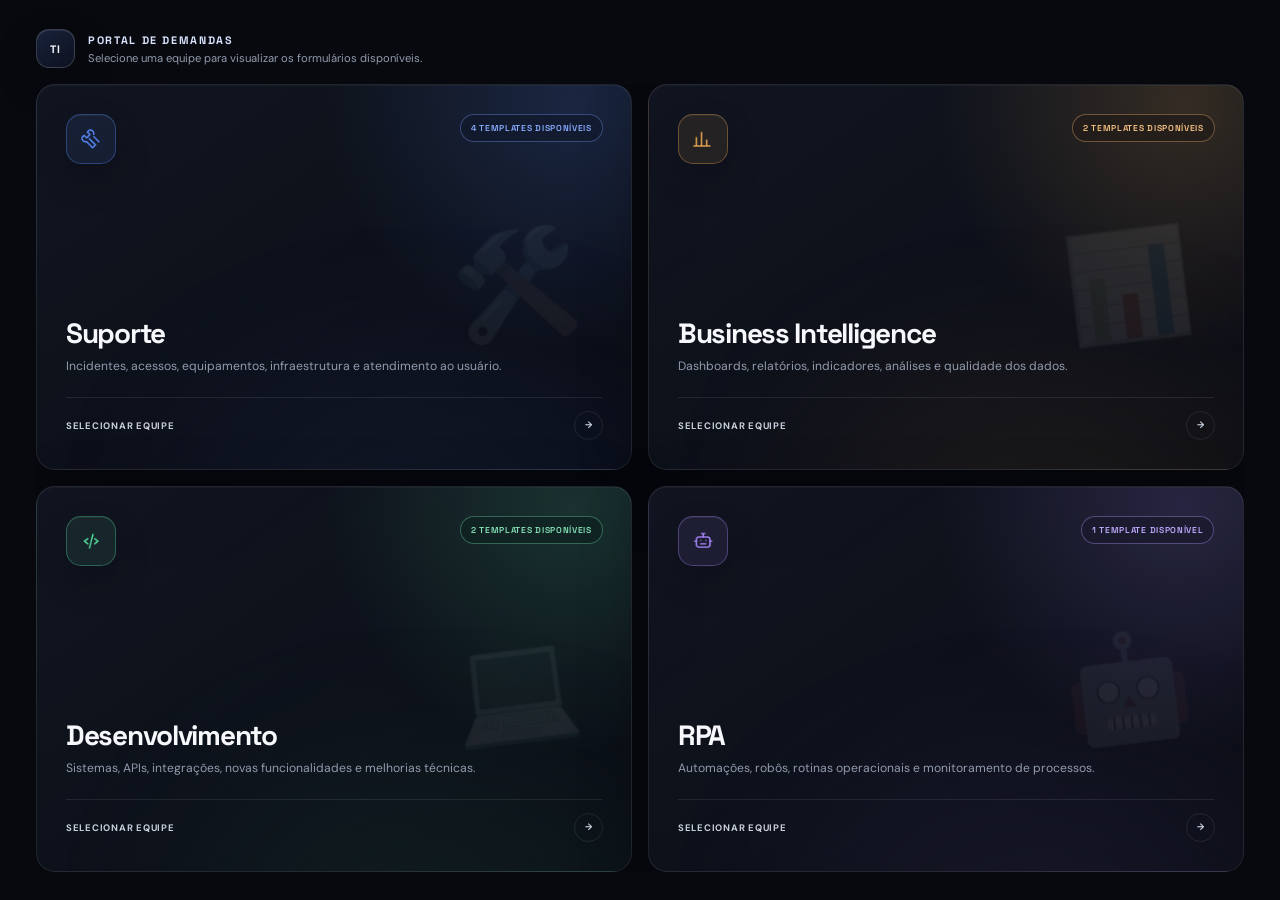
==== html/index.html @ 79e7fb57 "style(portal): ajusta cabeçalho e estados de hover dos cards" ====
<!doctype html>
<html lang="pt-BR">
<head>
  <meta charset="utf-8" />
  <meta name="viewport" content="width=device-width, initial-scale=1" />
  <meta name="theme-color" content="#07090f" />
  <meta name="color-scheme" content="dark" />
  <meta name="description" content="Portal interno para abertura de demandas de Tecnologia da Informação." />
  <title>Portal de Demandas | TI Hungaro</title>
  <link rel="preconnect" href="https://fonts.googleapis.com" />
  <link rel="preconnect" href="https://fonts.gstatic.com" crossorigin />
  <link href="https://fonts.googleapis.com/css2?family=DM+Sans:wght@400;500;600;700&family=Space+Grotesk:wght@500;600;700&display=swap" rel="stylesheet" />
  <link rel="stylesheet" href="../css/styles.css" />
</head>
<body>  
  <div class="ambient ambient-a" aria-hidden="true"></div>
  <div class="ambient ambient-b" aria-hidden="true"></div>
  <div class="noise" aria-hidden="true"></div>

  <main class="portal-shell">
    <section class="portal" aria-label="Seleção de equipe e template de demanda">
      <div class="portal-heading">
        <div class="brand-mark" aria-hidden="true">TI</div>
        <div>
          <span>PORTAL DE DEMANDAS</span>
          <p>Selecione uma equipe para visualizar os formulários disponíveis.</p>
        </div>
      </div>

      <div id="teams" class="bento-grid" aria-live="polite"></div>
    </section>
  </main>

  <script src="../js/script.js"></script>
</body>
</html>
---- css/styles.css ----
/* Arquivo principal de estilos: carregue este arquivo no HTML. */
@import url('./style.tokens.css');
@import url('./styles.base.css');
@import url('./styles.components.css');
@import url('./styles.animation.css');
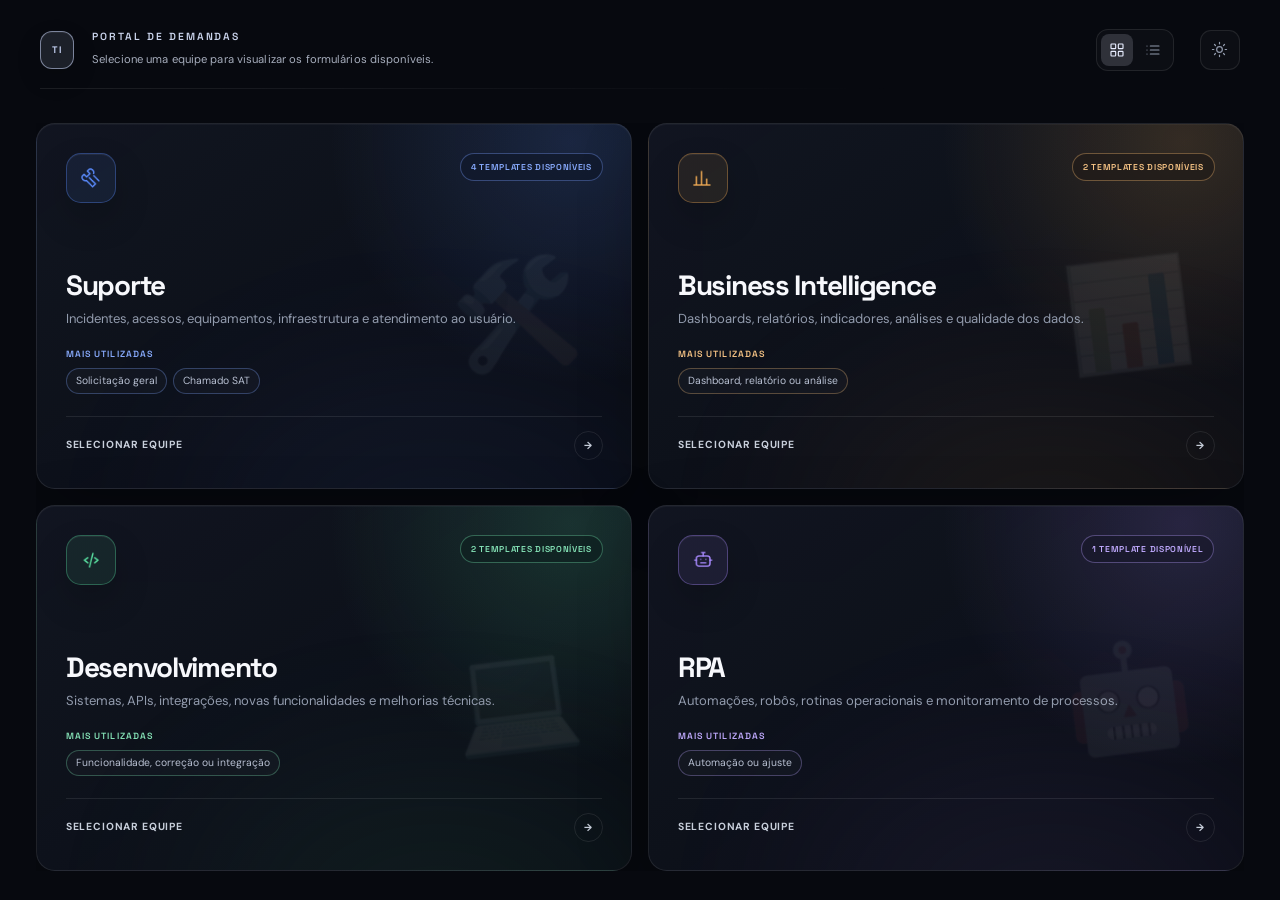
==== commit af7dadfe: "feat: aprimora navegação, temas e animações do portal - adiciona abertura e fechamento animados dos " ====
--- a/html/index.html
+++ b/html/index.html
@@ -9,10 +9,26 @@
   <title>Portal de Demandas | TI Hungaro</title>
   <link rel="preconnect" href="https://fonts.googleapis.com" />
   <link rel="preconnect" href="https://fonts.gstatic.com" crossorigin />
-  <link href="https://fonts.googleapis.com/css2?family=DM+Sans:wght@400;500;600;700&family=Space+Grotesk:wght@500;600;700&display=swap" rel="stylesheet" />
+  <link href="https://fonts.googleapis.com/css2?family=DM+Sans:wght@400;500;600;700&family=Space+Grotesk:wght@500;600;700&display=block" rel="stylesheet" />
+  <style id="remove-first-load-flicker">
+    /* Impede o primeiro frame com a fonte de reserva antes das fontes da interface. */
+    html.fonts-loading body { visibility: hidden; }
+    html.fonts-loading .portal-shell { opacity: 0; }
+    /* Os cards não podem iniciar enquanto a interface ainda está oculta. */
+    html.fonts-loading .team-card,
+    html.fonts-ready .team-card {
+      opacity: 0;
+      transform: translate3d(0, 18px, 0) scale(.985);
+      animation: none !important;
+    }
+    html.fonts-ready .portal-shell { opacity: 1; }
+    @media (prefers-reduced-motion: reduce) {
+      html.fonts-ready .team-card { opacity: 1; animation: none; }
+    }
+  </style>
   <link rel="stylesheet" href="../css/styles.css" />
 </head>
-<body>  
+<body>
   <div class="ambient ambient-a" aria-hidden="true"></div>
   <div class="ambient ambient-b" aria-hidden="true"></div>
   <div class="noise" aria-hidden="true"></div>
@@ -20,11 +36,26 @@
   <main class="portal-shell">
     <section class="portal" aria-label="Seleção de equipe e template de demanda">
       <div class="portal-heading">
-        <div class="brand-mark" aria-hidden="true">TI</div>
+        <div class="brand-mark portal-heading__icon" aria-hidden="true">TI</div>
         <div>
-          <span>PORTAL DE DEMANDAS</span>
-          <p>Selecione uma equipe para visualizar os formulários disponíveis.</p>
+          <span class="portal-heading__title">PORTAL DE DEMANDAS</span>
+          <p class="portal-heading__description">Selecione uma equipe para visualizar os formulários disponíveis.</p>
         </div>
+        <button class="portal-heading__back" type="button" aria-label="Voltar às equipes" hidden>
+          <span aria-hidden="true">←</span> Voltar às equipes
+        </button>
+        <div class="view-switcher" role="group" aria-label="Formato de apresentação">
+          <button class="view-switcher__button is-active" type="button" data-view="grid" aria-label="Exibir em grade" aria-pressed="true" title="Exibir em grade">
+            <svg viewBox="0 0 24 24" aria-hidden="true"><rect x="3" y="3" width="7" height="7" rx="1"/><rect x="14" y="3" width="7" height="7" rx="1"/><rect x="3" y="14" width="7" height="7" rx="1"/><rect x="14" y="14" width="7" height="7" rx="1"/></svg>
+          </button>
+          <button class="view-switcher__button" type="button" data-view="list" aria-label="Exibir em lista" aria-pressed="false" title="Exibir em lista">
+            <svg viewBox="0 0 24 24" aria-hidden="true"><path d="M8 6h13M8 12h13M8 18h13"/><path d="M3 6h.01M3 12h.01M3 18h.01"/></svg>
+          </button>
+        </div>
+        <button class="theme-toggle" type="button" aria-label="Ativar modo claro" aria-pressed="false" title="Ativar modo claro">
+          <svg class="theme-toggle__sun" viewBox="0 0 24 24" aria-hidden="true"><circle cx="12" cy="12" r="4"/><path d="M12 2v2m0 16v2M4.93 4.93l1.41 1.41m11.32 11.32 1.41 1.41M2 12h2m16 0h2M4.93 19.07l1.41-1.41M17.66 6.34l1.41-1.41"/></svg>
+          <svg class="theme-toggle__moon" viewBox="0 0 24 24" aria-hidden="true"><path d="M20.5 15.2A8.5 8.5 0 0 1 8.8 3.5 8.5 8.5 0 1 0 20.5 15.2Z"/></svg>
+        </button>
       </div>
 
       <div id="teams" class="bento-grid" aria-live="polite"></div>
--- a/css/styles.css
+++ b/css/styles.css
@@ -3,3 +3,5 @@
 @import url('./styles.base.css');
 @import url('./styles.components.css');
 @import url('./styles.animation.css');
+@import url('./theme-dark.css');
+@import url('./theme-light.css');
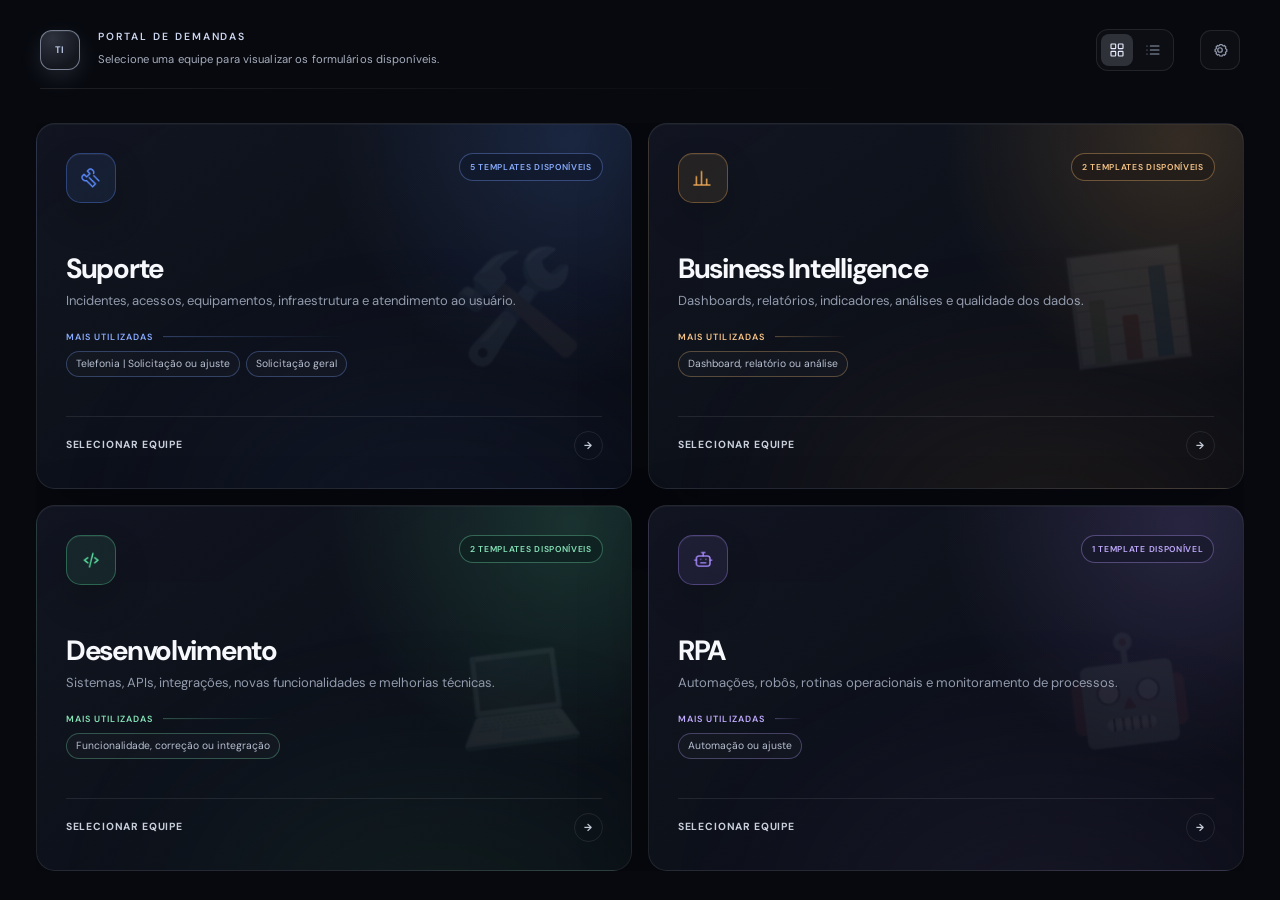
==== commit eefaa6e1: "feat: amplia personalização e organização do portal - adiciona página de configurações com perfil, a" ====
--- a/html/index.html
+++ b/html/index.html
@@ -9,7 +9,7 @@
   <title>Portal de Demandas | TI Hungaro</title>
   <link rel="preconnect" href="https://fonts.googleapis.com" />
   <link rel="preconnect" href="https://fonts.gstatic.com" crossorigin />
-  <link href="https://fonts.googleapis.com/css2?family=DM+Sans:wght@400;500;600;700&family=Space+Grotesk:wght@500;600;700&display=block" rel="stylesheet" />
+  <link href="https://fonts.googleapis.com/css2?family=DM+Sans:wght@400;500;600;700&family=Fira+Sans:wght@400;500;600;700&family=IBM+Plex+Sans:wght@400;500;600;700&family=Inter:wght@400;500;600;700&family=Manrope:wght@400;500;600;700&family=Outfit:wght@400;500;600;700&family=Plus+Jakarta+Sans:wght@400;500;600;700&family=Source+Sans+3:wght@400;500;600;700&family=Space+Grotesk:wght@500;600;700&display=block" rel="stylesheet" />
   <style id="remove-first-load-flicker">
     /* Impede o primeiro frame com a fonte de reserva antes das fontes da interface. */
     html.fonts-loading body { visibility: hidden; }
@@ -41,8 +41,8 @@
           <span class="portal-heading__title">PORTAL DE DEMANDAS</span>
           <p class="portal-heading__description">Selecione uma equipe para visualizar os formulários disponíveis.</p>
         </div>
-        <button class="portal-heading__back" type="button" aria-label="Voltar às equipes" hidden>
-          <span aria-hidden="true">←</span> Voltar às equipes
+        <button class="portal-heading__back" type="button" aria-label="Voltar" hidden>
+          <span aria-hidden="true">←</span> Voltar
         </button>
         <div class="view-switcher" role="group" aria-label="Formato de apresentação">
           <button class="view-switcher__button is-active" type="button" data-view="grid" aria-label="Exibir em grade" aria-pressed="true" title="Exibir em grade">
@@ -52,10 +52,66 @@
             <svg viewBox="0 0 24 24" aria-hidden="true"><path d="M8 6h13M8 12h13M8 18h13"/><path d="M3 6h.01M3 12h.01M3 18h.01"/></svg>
           </button>
         </div>
-        <button class="theme-toggle" type="button" aria-label="Ativar modo claro" aria-pressed="false" title="Ativar modo claro">
+        <button class="theme-toggle" type="button" aria-label="Ativar modo claro" aria-pressed="false" title="Ativar modo claro" hidden>
           <svg class="theme-toggle__sun" viewBox="0 0 24 24" aria-hidden="true"><circle cx="12" cy="12" r="4"/><path d="M12 2v2m0 16v2M4.93 4.93l1.41 1.41m11.32 11.32 1.41 1.41M2 12h2m16 0h2M4.93 19.07l1.41-1.41M17.66 6.34l1.41-1.41"/></svg>
           <svg class="theme-toggle__moon" viewBox="0 0 24 24" aria-hidden="true"><path d="M20.5 15.2A8.5 8.5 0 0 1 8.8 3.5 8.5 8.5 0 1 0 20.5 15.2Z"/></svg>
         </button>
+        <div class="settings">
+          <button class="settings-toggle" type="button" aria-label="Abrir configurações" aria-expanded="false" aria-controls="settings-panel" title="Configurações">
+            <svg viewBox="0 0 24 24" aria-hidden="true"><circle cx="12" cy="12" r="3"/><path d="M19.4 15a1.7 1.7 0 0 0 .34 1.88l.06.06-2.1 2.1-.06-.06a1.7 1.7 0 0 0-1.88-.34 1.7 1.7 0 0 0-1 1.55V20h-3v-.08a1.7 1.7 0 0 0-1-1.55 1.7 1.7 0 0 0-1.88.34l-.06.06-2.1-2.1.06-.06A1.7 1.7 0 0 0 7.12 15a1.7 1.7 0 0 0-1.55-1H5.5v-3h.08a1.7 1.7 0 0 0 1.55-1 1.7 1.7 0 0 0-.34-1.88l-.06-.06 2.1-2.1.06.06a1.7 1.7 0 0 0 1.88.34h.01a1.7 1.7 0 0 0 1-1.55V4.7h3v.08a1.7 1.7 0 0 0 1 1.55 1.7 1.7 0 0 0 1.88-.34l.06-.06 2.1 2.1-.06.06A1.7 1.7 0 0 0 19.4 10v.01a1.7 1.7 0 0 0 1.55 1h.08v3h-.08a1.7 1.7 0 0 0-1.55 1Z"/></svg>
+          </button>
+          <form id="settings-panel" class="settings-panel" hidden role="dialog" aria-modal="true" aria-labelledby="settings-title">
+            <div class="settings-panel__surface">
+              <div class="settings-panel__header">
+                <div><span>PORTAL DE DEMANDAS</span><h2 id="settings-title">Configurações</h2></div>
+                <button class="settings-close" type="button" aria-label="Fechar configurações">
+                  <svg viewBox="0 0 24 24" aria-hidden="true"><path d="m7 7 10 10M17 7 7 17"/></svg>
+                </button>
+              </div>
+              <div class="settings-tabs" role="tablist" aria-label="Seções de configurações">
+                <button class="settings-tab is-active" type="button" role="tab" aria-selected="true" aria-controls="settings-profile" id="settings-tab-profile" data-settings-tab="profile">Perfil</button>
+                <button class="settings-tab" type="button" role="tab" aria-selected="false" aria-controls="settings-appearance" id="settings-tab-appearance" data-settings-tab="appearance">Aparência</button>
+                <button class="settings-tab" type="button" role="tab" aria-selected="false" aria-controls="settings-info" id="settings-tab-info" data-settings-tab="info">Info</button>
+              </div>
+              <div class="settings-section" id="settings-profile" role="tabpanel" aria-labelledby="settings-tab-profile">
+                <p>Perfil</p>
+                <label>Seu apelido<input id="profile-nickname" name="nickname" type="text" maxlength="28" autocomplete="nickname" placeholder="Como quer ser chamado?"></label>
+                <label>Sua equipe<select id="profile-team" name="team"><option value="">Nenhuma equipe padrão</option></select></label>
+              </div>
+              <div class="settings-section" id="settings-appearance" role="tabpanel" aria-labelledby="settings-tab-appearance" hidden>
+                <p>Aparência</p>
+                <div class="settings-palette" aria-labelledby="settings-palette-title">
+                  <span id="settings-palette-title">Tema</span>
+                  <div class="settings-palette__options" role="radiogroup" aria-label="Tema visual">
+                    <button type="button" role="radio" aria-checked="true" class="palette-option is-active" data-palette="default"><i></i>Padrão</button>
+                    <button type="button" role="radio" aria-checked="false" class="palette-option" data-palette="dracula"><i></i>Dracula</button>
+                    <button type="button" role="radio" aria-checked="false" class="palette-option" data-palette="catppuccin"><i></i>Catppuccin</button>
+                    <button type="button" role="radio" aria-checked="false" class="palette-option" data-palette="everforest"><i></i>Everforest</button>
+                    <button type="button" role="radio" aria-checked="false" class="palette-option" data-palette="nord"><i></i>Nord</button>
+                    <button type="button" role="radio" aria-checked="false" class="palette-option" data-palette="tokyo-night"><i></i>Tokyo Night</button>
+                    <button type="button" role="radio" aria-checked="false" class="palette-option" data-palette="gruvbox"><i></i>Gruvbox</button>
+                    <button type="button" role="radio" aria-checked="false" class="palette-option" data-palette="solarized"><i></i>Solarized</button>
+                    <button type="button" role="radio" aria-checked="false" class="palette-option" data-palette="one-dark"><i></i>One Dark</button>
+                    <button type="button" role="radio" aria-checked="false" class="palette-option" data-palette="rose-pine"><i></i>Rosé Pine</button>
+                    <button type="button" role="radio" aria-checked="false" class="palette-option" data-palette="monokai"><i></i>Monokai</button>
+                  </div>
+                </div>
+                <label class="settings-font"><span>Fonte da interface</span><select id="settings-font" name="font"><option value="dm-sans">DM Sans</option><option value="inter">Inter</option><option value="manrope">Manrope</option><option value="space-grotesk">Space Grotesk</option><option value="outfit">Outfit</option><option value="plus-jakarta">Plus Jakarta Sans</option><option value="ibm-plex">IBM Plex Sans</option><option value="fira-sans">Fira Sans</option><option value="source-sans">Source Sans 3</option></select></label>
+                <label class="settings-texture"><span>Textura dos cards</span><select id="settings-texture" name="texture"><option value="none">Sem textura</option><option value="mist">Névoa suave</option><option value="grain">Grão refinado</option><option value="aurora">Aurora sutil</option><option value="paper">Papel acetinado</option><option value="lines">Linhas delicadas</option><option value="glow">Brilho difuso</option><option value="waves">Ondas suaves</option><option value="topography">Topografia</option></select></label>
+              </div>
+              <div class="settings-section settings-info" id="settings-info" role="tabpanel" aria-labelledby="settings-tab-info" hidden>
+                <p>Informações do produto</p>
+                <dl>
+                  <div><dt>Produto</dt><dd>Portal de Demandas</dd></div>
+                  <div><dt>Dono do produto</dt><dd>TI Hungaro</dd></div>
+                  <div><dt>Licença</dt><dd>Uso interno proprietário</dd></div>
+                  <div><dt>Versão</dt><dd id="product-version">Carregando…</dd></div>
+                </dl>
+              </div>
+              <div class="settings-panel__footer"><button class="settings-save" type="submit">Salvar preferências</button></div>
+            </div>
+          </form>
+        </div>
       </div>
 
       <div id="teams" class="bento-grid" aria-live="polite"></div>
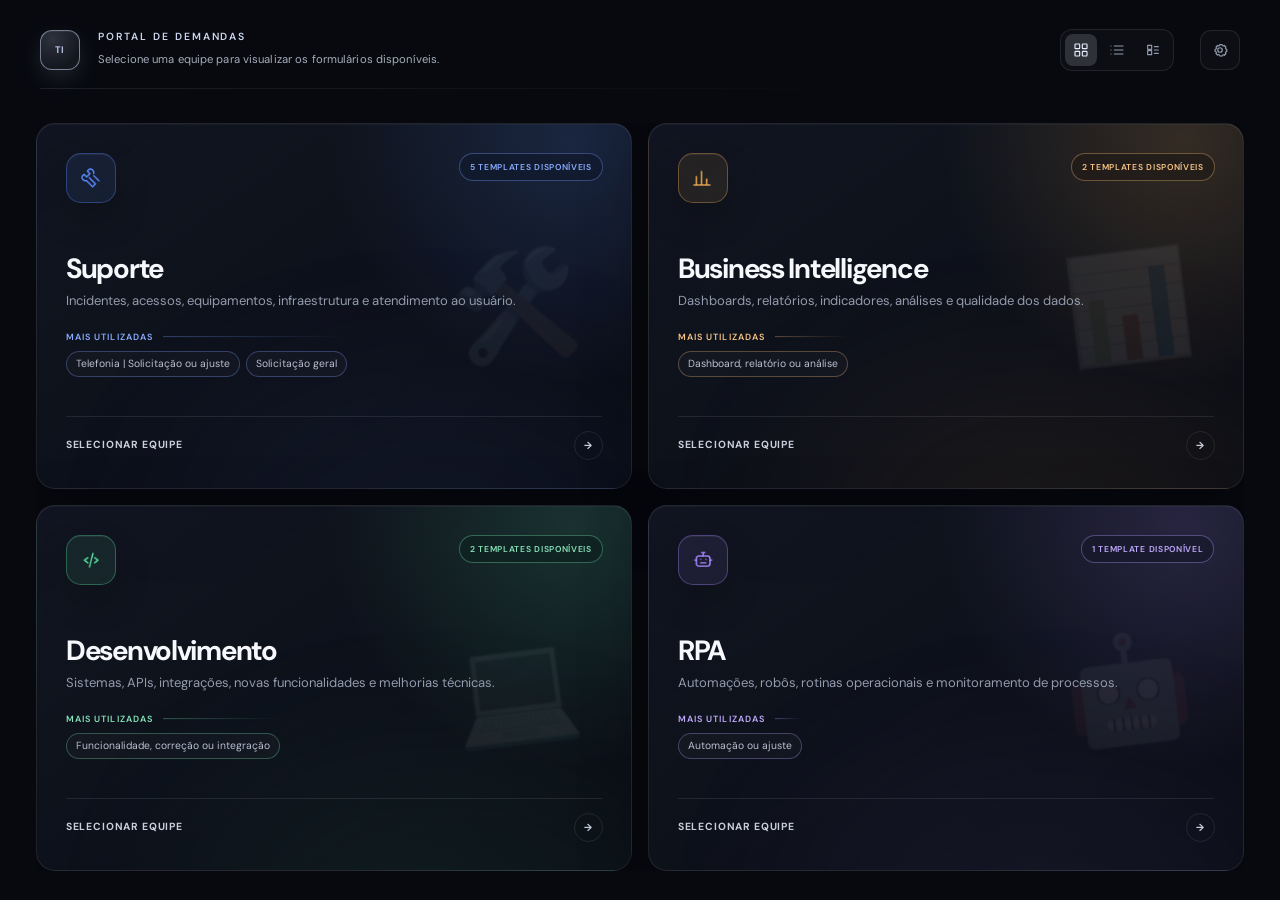
==== commit ba463388: "feat(portal): adiciona menu, atalhos de quadro e hover 3D configurável - substitui voltar por fechar" ====
--- a/html/index.html
+++ b/html/index.html
@@ -41,15 +41,21 @@
           <span class="portal-heading__title">PORTAL DE DEMANDAS</span>
           <p class="portal-heading__description">Selecione uma equipe para visualizar os formulários disponíveis.</p>
         </div>
-        <button class="portal-heading__back" type="button" aria-label="Voltar" hidden>
-          <span aria-hidden="true">←</span> Voltar
-        </button>
+        <div class="portal-heading__team-actions" hidden>
+          <a class="portal-heading__project" href="#" target="_blank" rel="noreferrer" aria-label="Abrir quadro de issues da equipe" title="Abrir quadro de issues">
+            <svg viewBox="0 0 24 24" aria-hidden="true"><path d="M14 4h6v6M20 4l-9 9"/><path d="M19 13v5a2 2 0 0 1-2 2H6a2 2 0 0 1-2-2V7a2 2 0 0 1 2-2h5"/></svg><span>Quadro</span>
+          </a>
+          <button class="portal-heading__back" type="button" aria-label="Fechar equipe" title="Fechar equipe"><svg viewBox="0 0 24 24" aria-hidden="true"><path d="m7 7 10 10M17 7 7 17"/></svg></button>
+        </div>
         <div class="view-switcher" role="group" aria-label="Formato de apresentação">
           <button class="view-switcher__button is-active" type="button" data-view="grid" aria-label="Exibir em grade" aria-pressed="true" title="Exibir em grade">
             <svg viewBox="0 0 24 24" aria-hidden="true"><rect x="3" y="3" width="7" height="7" rx="1"/><rect x="14" y="3" width="7" height="7" rx="1"/><rect x="3" y="14" width="7" height="7" rx="1"/><rect x="14" y="14" width="7" height="7" rx="1"/></svg>
           </button>
           <button class="view-switcher__button" type="button" data-view="list" aria-label="Exibir em lista" aria-pressed="false" title="Exibir em lista">
             <svg viewBox="0 0 24 24" aria-hidden="true"><path d="M8 6h13M8 12h13M8 18h13"/><path d="M3 6h.01M3 12h.01M3 18h.01"/></svg>
+          </button>
+          <button class="view-switcher__button" type="button" data-view="menu" aria-label="Exibir em modo menu" aria-pressed="false" title="Exibir em modo menu">
+            <svg viewBox="0 0 24 24" aria-hidden="true"><path d="M4 5h6v6H4zM4 13h6v6H4zM14 7h6M14 12h6M14 17h6"/></svg>
           </button>
         </div>
         <button class="theme-toggle" type="button" aria-label="Ativar modo claro" aria-pressed="false" title="Ativar modo claro" hidden>
@@ -98,6 +104,7 @@
                 </div>
                 <label class="settings-font"><span>Fonte da interface</span><select id="settings-font" name="font"><option value="dm-sans">DM Sans</option><option value="inter">Inter</option><option value="manrope">Manrope</option><option value="space-grotesk">Space Grotesk</option><option value="outfit">Outfit</option><option value="plus-jakarta">Plus Jakarta Sans</option><option value="ibm-plex">IBM Plex Sans</option><option value="fira-sans">Fira Sans</option><option value="source-sans">Source Sans 3</option></select></label>
                 <label class="settings-texture"><span>Textura dos cards</span><select id="settings-texture" name="texture"><option value="none">Sem textura</option><option value="mist">Névoa suave</option><option value="grain">Grão refinado</option><option value="aurora">Aurora sutil</option><option value="paper">Papel acetinado</option><option value="lines">Linhas delicadas</option><option value="glow">Brilho difuso</option><option value="waves">Ondas suaves</option><option value="topography">Topografia</option></select></label>
+                <label class="settings-switch"><span><strong>Hover 3D nos cards</strong><small>Inclina os cards conforme a posição do cursor.</small></span><input id="settings-card-tilt" name="card-tilt" type="checkbox" role="switch"></label>
               </div>
               <div class="settings-section settings-info" id="settings-info" role="tabpanel" aria-labelledby="settings-tab-info" hidden>
                 <p>Informações do produto</p>
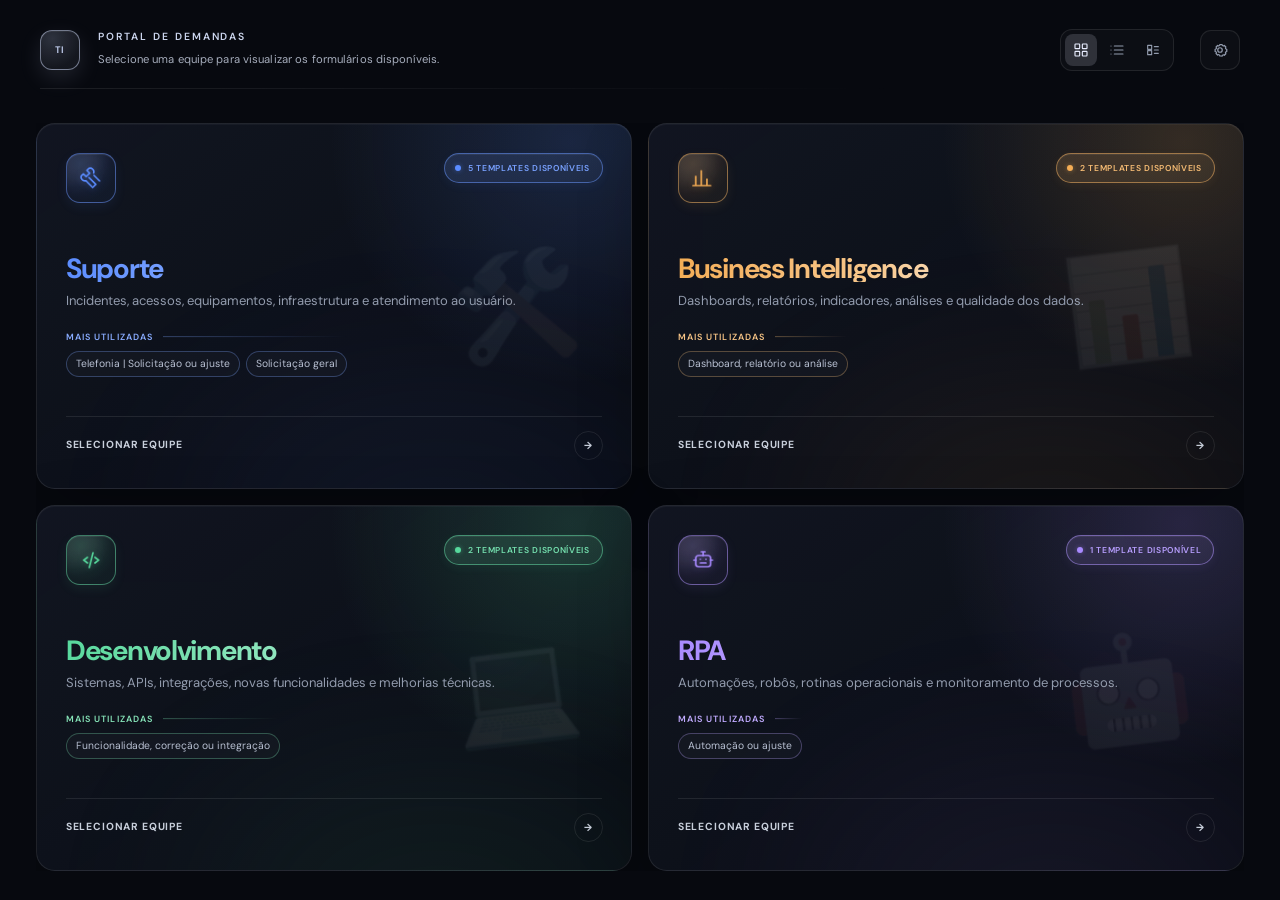
==== commit afc218be: "feat(portal): amplia personalização e otimiza publicação - reorganiza a aplicação em módulos ES para" ====
--- a/html/index.html
+++ b/html/index.html
@@ -1,5 +1,6 @@
 <!doctype html>
 <html lang="pt-BR">
+
 <head>
   <meta charset="utf-8" />
   <meta name="viewport" content="width=device-width, initial-scale=1" />
@@ -9,11 +10,19 @@
   <title>Portal de Demandas | TI Hungaro</title>
   <link rel="preconnect" href="https://fonts.googleapis.com" />
   <link rel="preconnect" href="https://fonts.gstatic.com" crossorigin />
-  <link href="https://fonts.googleapis.com/css2?family=DM+Sans:wght@400;500;600;700&family=Fira+Sans:wght@400;500;600;700&family=IBM+Plex+Sans:wght@400;500;600;700&family=Inter:wght@400;500;600;700&family=Manrope:wght@400;500;600;700&family=Outfit:wght@400;500;600;700&family=Plus+Jakarta+Sans:wght@400;500;600;700&family=Source+Sans+3:wght@400;500;600;700&family=Space+Grotesk:wght@500;600;700&display=block" rel="stylesheet" />
+  <link
+    href="https://fonts.googleapis.com/css2?family=DM+Sans:wght@400;500;600;700&family=Fira+Sans:wght@400;500;600;700&family=IBM+Plex+Sans:wght@400;500;600;700&family=Inter:wght@400;500;600;700&family=JetBrains+Mono:wght@400;500;600;700&family=Manrope:wght@400;500;600;700&family=Nunito+Sans:wght@400;500;600;700&family=Outfit:wght@400;500;600;700&family=Plus+Jakarta+Sans:wght@400;500;600;700&family=Rubik:wght@400;500;600;700&family=Sora:wght@400;500;600;700&family=Source+Sans+3:wght@400;500;600;700&family=Space+Grotesk:wght@500;600;700&family=Work+Sans:wght@400;500;600;700&display=block"
+    rel="stylesheet" />
   <style id="remove-first-load-flicker">
     /* Impede o primeiro frame com a fonte de reserva antes das fontes da interface. */
-    html.fonts-loading body { visibility: hidden; }
-    html.fonts-loading .portal-shell { opacity: 0; }
+    html.fonts-loading body {
+      visibility: hidden;
+    }
+
+    html.fonts-loading .portal-shell {
+      opacity: 0;
+    }
+
     /* Os cards não podem iniciar enquanto a interface ainda está oculta. */
     html.fonts-loading .team-card,
     html.fonts-ready .team-card {
@@ -21,13 +30,21 @@
       transform: translate3d(0, 18px, 0) scale(.985);
       animation: none !important;
     }
-    html.fonts-ready .portal-shell { opacity: 1; }
+
+    html.fonts-ready .portal-shell {
+      opacity: 1;
+    }
+
     @media (prefers-reduced-motion: reduce) {
-      html.fonts-ready .team-card { opacity: 1; animation: none; }
+      html.fonts-ready .team-card {
+        opacity: 1;
+        animation: none;
+      }
     }
   </style>
   <link rel="stylesheet" href="../css/styles.css" />
 </head>
+
 <body>
   <div class="ambient ambient-a" aria-hidden="true"></div>
   <div class="ambient ambient-b" aria-hidden="true"></div>
@@ -42,80 +59,207 @@
           <p class="portal-heading__description">Selecione uma equipe para visualizar os formulários disponíveis.</p>
         </div>
         <div class="portal-heading__team-actions" hidden>
-          <a class="portal-heading__project" href="#" target="_blank" rel="noreferrer" aria-label="Abrir quadro de issues da equipe" title="Abrir quadro de issues">
-            <svg viewBox="0 0 24 24" aria-hidden="true"><path d="M14 4h6v6M20 4l-9 9"/><path d="M19 13v5a2 2 0 0 1-2 2H6a2 2 0 0 1-2-2V7a2 2 0 0 1 2-2h5"/></svg><span>Quadro</span>
+          <a class="portal-heading__project" href="#" target="_blank" rel="noreferrer"
+            aria-label="Abrir quadro de issues da equipe" title="Abrir quadro de issues">
+            <svg viewBox="0 0 24 24" aria-hidden="true">
+              <path d="M14 4h6v6M20 4l-9 9" />
+              <path d="M19 13v5a2 2 0 0 1-2 2H6a2 2 0 0 1-2-2V7a2 2 0 0 1 2-2h5" />
+            </svg><span>Quadro</span>
           </a>
-          <button class="portal-heading__back" type="button" aria-label="Fechar equipe" title="Fechar equipe"><svg viewBox="0 0 24 24" aria-hidden="true"><path d="m7 7 10 10M17 7 7 17"/></svg></button>
+          <button class="portal-heading__back" type="button" aria-label="Fechar equipe" title="Fechar equipe"><svg
+              viewBox="0 0 24 24" aria-hidden="true">
+              <path d="m7 7 10 10M17 7 7 17" />
+            </svg></button>
         </div>
         <div class="view-switcher" role="group" aria-label="Formato de apresentação">
-          <button class="view-switcher__button is-active" type="button" data-view="grid" aria-label="Exibir em grade" aria-pressed="true" title="Exibir em grade">
-            <svg viewBox="0 0 24 24" aria-hidden="true"><rect x="3" y="3" width="7" height="7" rx="1"/><rect x="14" y="3" width="7" height="7" rx="1"/><rect x="3" y="14" width="7" height="7" rx="1"/><rect x="14" y="14" width="7" height="7" rx="1"/></svg>
-          </button>
-          <button class="view-switcher__button" type="button" data-view="list" aria-label="Exibir em lista" aria-pressed="false" title="Exibir em lista">
-            <svg viewBox="0 0 24 24" aria-hidden="true"><path d="M8 6h13M8 12h13M8 18h13"/><path d="M3 6h.01M3 12h.01M3 18h.01"/></svg>
-          </button>
-          <button class="view-switcher__button" type="button" data-view="menu" aria-label="Exibir em modo menu" aria-pressed="false" title="Exibir em modo menu">
-            <svg viewBox="0 0 24 24" aria-hidden="true"><path d="M4 5h6v6H4zM4 13h6v6H4zM14 7h6M14 12h6M14 17h6"/></svg>
-          </button>
-        </div>
-        <button class="theme-toggle" type="button" aria-label="Ativar modo claro" aria-pressed="false" title="Ativar modo claro" hidden>
-          <svg class="theme-toggle__sun" viewBox="0 0 24 24" aria-hidden="true"><circle cx="12" cy="12" r="4"/><path d="M12 2v2m0 16v2M4.93 4.93l1.41 1.41m11.32 11.32 1.41 1.41M2 12h2m16 0h2M4.93 19.07l1.41-1.41M17.66 6.34l1.41-1.41"/></svg>
-          <svg class="theme-toggle__moon" viewBox="0 0 24 24" aria-hidden="true"><path d="M20.5 15.2A8.5 8.5 0 0 1 8.8 3.5 8.5 8.5 0 1 0 20.5 15.2Z"/></svg>
+          <button class="view-switcher__button is-active" type="button" data-view="grid" aria-label="Exibir em grade"
+            aria-pressed="true" title="Exibir em grade">
+            <svg viewBox="0 0 24 24" aria-hidden="true">
+              <rect x="3" y="3" width="7" height="7" rx="1" />
+              <rect x="14" y="3" width="7" height="7" rx="1" />
+              <rect x="3" y="14" width="7" height="7" rx="1" />
+              <rect x="14" y="14" width="7" height="7" rx="1" />
+            </svg>
+          </button>
+          <button class="view-switcher__button" type="button" data-view="list" aria-label="Exibir em lista"
+            aria-pressed="false" title="Exibir em lista">
+            <svg viewBox="0 0 24 24" aria-hidden="true">
+              <path d="M8 6h13M8 12h13M8 18h13" />
+              <path d="M3 6h.01M3 12h.01M3 18h.01" />
+            </svg>
+          </button>
+          <button class="view-switcher__button" type="button" data-view="menu" aria-label="Exibir em modo menu"
+            aria-pressed="false" title="Exibir em modo menu">
+            <svg viewBox="0 0 24 24" aria-hidden="true">
+              <path d="M4 5h6v6H4zM4 13h6v6H4zM14 7h6M14 12h6M14 17h6" />
+            </svg>
+          </button>
+        </div>
+        <button class="theme-toggle" type="button" aria-label="Ativar modo claro" aria-pressed="false"
+          title="Ativar modo claro" hidden>
+          <svg class="theme-toggle__sun" viewBox="0 0 24 24" aria-hidden="true">
+            <circle cx="12" cy="12" r="4" />
+            <path
+              d="M12 2v2m0 16v2M4.93 4.93l1.41 1.41m11.32 11.32 1.41 1.41M2 12h2m16 0h2M4.93 19.07l1.41-1.41M17.66 6.34l1.41-1.41" />
+          </svg>
+          <svg class="theme-toggle__moon" viewBox="0 0 24 24" aria-hidden="true">
+            <path d="M20.5 15.2A8.5 8.5 0 0 1 8.8 3.5 8.5 8.5 0 1 0 20.5 15.2Z" />
+          </svg>
         </button>
         <div class="settings">
-          <button class="settings-toggle" type="button" aria-label="Abrir configurações" aria-expanded="false" aria-controls="settings-panel" title="Configurações">
-            <svg viewBox="0 0 24 24" aria-hidden="true"><circle cx="12" cy="12" r="3"/><path d="M19.4 15a1.7 1.7 0 0 0 .34 1.88l.06.06-2.1 2.1-.06-.06a1.7 1.7 0 0 0-1.88-.34 1.7 1.7 0 0 0-1 1.55V20h-3v-.08a1.7 1.7 0 0 0-1-1.55 1.7 1.7 0 0 0-1.88.34l-.06.06-2.1-2.1.06-.06A1.7 1.7 0 0 0 7.12 15a1.7 1.7 0 0 0-1.55-1H5.5v-3h.08a1.7 1.7 0 0 0 1.55-1 1.7 1.7 0 0 0-.34-1.88l-.06-.06 2.1-2.1.06.06a1.7 1.7 0 0 0 1.88.34h.01a1.7 1.7 0 0 0 1-1.55V4.7h3v.08a1.7 1.7 0 0 0 1 1.55 1.7 1.7 0 0 0 1.88-.34l.06-.06 2.1 2.1-.06.06A1.7 1.7 0 0 0 19.4 10v.01a1.7 1.7 0 0 0 1.55 1h.08v3h-.08a1.7 1.7 0 0 0-1.55 1Z"/></svg>
-          </button>
-          <form id="settings-panel" class="settings-panel" hidden role="dialog" aria-modal="true" aria-labelledby="settings-title">
+          <button class="settings-toggle" type="button" aria-label="Abrir configurações" aria-expanded="false"
+            aria-controls="settings-panel" title="Configurações">
+            <svg viewBox="0 0 24 24" aria-hidden="true">
+              <circle cx="12" cy="12" r="3" />
+              <path
+                d="M19.4 15a1.7 1.7 0 0 0 .34 1.88l.06.06-2.1 2.1-.06-.06a1.7 1.7 0 0 0-1.88-.34 1.7 1.7 0 0 0-1 1.55V20h-3v-.08a1.7 1.7 0 0 0-1-1.55 1.7 1.7 0 0 0-1.88.34l-.06.06-2.1-2.1.06-.06A1.7 1.7 0 0 0 7.12 15a1.7 1.7 0 0 0-1.55-1H5.5v-3h.08a1.7 1.7 0 0 0 1.55-1 1.7 1.7 0 0 0-.34-1.88l-.06-.06 2.1-2.1.06.06a1.7 1.7 0 0 0 1.88.34h.01a1.7 1.7 0 0 0 1-1.55V4.7h3v.08a1.7 1.7 0 0 0 1 1.55 1.7 1.7 0 0 0 1.88-.34l.06-.06 2.1 2.1-.06.06A1.7 1.7 0 0 0 19.4 10v.01a1.7 1.7 0 0 0 1.55 1h.08v3h-.08a1.7 1.7 0 0 0-1.55 1Z" />
+            </svg>
+          </button>
+          <form id="settings-panel" class="settings-panel" hidden role="dialog" aria-modal="true"
+            aria-labelledby="settings-title">
             <div class="settings-panel__surface">
               <div class="settings-panel__header">
-                <div><span>PORTAL DE DEMANDAS</span><h2 id="settings-title">Configurações</h2></div>
+                <div><span>PORTAL DE DEMANDAS</span>
+                  <h2 id="settings-title">Configurações</h2>
+                </div>
                 <button class="settings-close" type="button" aria-label="Fechar configurações">
-                  <svg viewBox="0 0 24 24" aria-hidden="true"><path d="m7 7 10 10M17 7 7 17"/></svg>
+                  <svg viewBox="0 0 24 24" aria-hidden="true">
+                    <path d="m7 7 10 10M17 7 7 17" />
+                  </svg>
                 </button>
               </div>
               <div class="settings-tabs" role="tablist" aria-label="Seções de configurações">
-                <button class="settings-tab is-active" type="button" role="tab" aria-selected="true" aria-controls="settings-profile" id="settings-tab-profile" data-settings-tab="profile">Perfil</button>
-                <button class="settings-tab" type="button" role="tab" aria-selected="false" aria-controls="settings-appearance" id="settings-tab-appearance" data-settings-tab="appearance">Aparência</button>
-                <button class="settings-tab" type="button" role="tab" aria-selected="false" aria-controls="settings-info" id="settings-tab-info" data-settings-tab="info">Info</button>
-              </div>
-              <div class="settings-section" id="settings-profile" role="tabpanel" aria-labelledby="settings-tab-profile">
+                <button class="settings-tab is-active" type="button" role="tab" aria-selected="true"
+                  aria-controls="settings-profile" id="settings-tab-profile" data-settings-tab="profile">Perfil</button>
+                <button class="settings-tab" type="button" role="tab" aria-selected="false"
+                  aria-controls="settings-appearance" id="settings-tab-appearance"
+                  data-settings-tab="appearance">Aparência</button>
+                <button class="settings-tab" type="button" role="tab" aria-selected="false"
+                  aria-controls="settings-info" id="settings-tab-info" data-settings-tab="info">Info</button>
+              </div>
+              <div class="settings-section" id="settings-profile" role="tabpanel"
+                aria-labelledby="settings-tab-profile">
                 <p>Perfil</p>
-                <label>Seu apelido<input id="profile-nickname" name="nickname" type="text" maxlength="28" autocomplete="nickname" placeholder="Como quer ser chamado?"></label>
-                <label>Sua equipe<select id="profile-team" name="team"><option value="">Nenhuma equipe padrão</option></select></label>
-              </div>
-              <div class="settings-section" id="settings-appearance" role="tabpanel" aria-labelledby="settings-tab-appearance" hidden>
+                <label>Seu apelido<input id="profile-nickname" name="nickname" type="text" maxlength="28"
+                    autocomplete="nickname" placeholder="Como quer ser chamado?"></label>
+                <label>Sua equipe<select id="profile-team" name="team">
+                    <option value="">Nenhuma equipe padrão</option>
+                  </select></label>
+              </div>
+              <div class="settings-section" id="settings-appearance" role="tabpanel"
+                aria-labelledby="settings-tab-appearance" hidden>
                 <p>Aparência</p>
                 <div class="settings-palette" aria-labelledby="settings-palette-title">
                   <span id="settings-palette-title">Tema</span>
                   <div class="settings-palette__options" role="radiogroup" aria-label="Tema visual">
-                    <button type="button" role="radio" aria-checked="true" class="palette-option is-active" data-palette="default"><i></i>Padrão</button>
-                    <button type="button" role="radio" aria-checked="false" class="palette-option" data-palette="dracula"><i></i>Dracula</button>
-                    <button type="button" role="radio" aria-checked="false" class="palette-option" data-palette="catppuccin"><i></i>Catppuccin</button>
-                    <button type="button" role="radio" aria-checked="false" class="palette-option" data-palette="everforest"><i></i>Everforest</button>
-                    <button type="button" role="radio" aria-checked="false" class="palette-option" data-palette="nord"><i></i>Nord</button>
-                    <button type="button" role="radio" aria-checked="false" class="palette-option" data-palette="tokyo-night"><i></i>Tokyo Night</button>
-                    <button type="button" role="radio" aria-checked="false" class="palette-option" data-palette="gruvbox"><i></i>Gruvbox</button>
-                    <button type="button" role="radio" aria-checked="false" class="palette-option" data-palette="solarized"><i></i>Solarized</button>
-                    <button type="button" role="radio" aria-checked="false" class="palette-option" data-palette="one-dark"><i></i>One Dark</button>
-                    <button type="button" role="radio" aria-checked="false" class="palette-option" data-palette="rose-pine"><i></i>Rosé Pine</button>
-                    <button type="button" role="radio" aria-checked="false" class="palette-option" data-palette="monokai"><i></i>Monokai</button>
+                    <button type="button" role="radio" aria-checked="true" class="palette-option is-active"
+                      data-palette="default"><i></i>Padrão</button>
+                    <button type="button" role="radio" aria-checked="false" class="palette-option"
+                      data-palette="dracula"><i></i>Dracula</button>
+                    <button type="button" role="radio" aria-checked="false" class="palette-option"
+                      data-palette="catppuccin"><i></i>Catppuccin</button>
+                    <button type="button" role="radio" aria-checked="false" class="palette-option"
+                      data-palette="everforest"><i></i>Everforest</button>
+                    <button type="button" role="radio" aria-checked="false" class="palette-option"
+                      data-palette="nord"><i></i>Nord</button>
+                    <button type="button" role="radio" aria-checked="false" class="palette-option"
+                      data-palette="tokyo-night"><i></i>Tokyo Night</button>
+                    <button type="button" role="radio" aria-checked="false" class="palette-option"
+                      data-palette="gruvbox"><i></i>Gruvbox</button>
+                    <button type="button" role="radio" aria-checked="false" class="palette-option"
+                      data-palette="solarized"><i></i>Solarized</button>
+                    <button type="button" role="radio" aria-checked="false" class="palette-option"
+                      data-palette="one-dark"><i></i>One Dark</button>
+                    <button type="button" role="radio" aria-checked="false" class="palette-option"
+                      data-palette="rose-pine"><i></i>Rosé Pine</button>
+                    <button type="button" role="radio" aria-checked="false" class="palette-option"
+                      data-palette="monokai"><i></i>Monokai</button>
+                    <button type="button" role="radio" aria-checked="false" class="palette-option"
+                      data-palette="kanagawa"><i></i>Kanagawa</button>
+                    <button type="button" role="radio" aria-checked="false" class="palette-option"
+                      data-palette="ayu"><i></i>Ayu Mirage</button>
+                    <button type="button" role="radio" aria-checked="false" class="palette-option"
+                      data-palette="material-ocean"><i></i>Material Ocean</button>
+                    <button type="button" role="radio" aria-checked="false" class="palette-option"
+                      data-palette="synthwave"><i></i>Synthwave</button>
+                    <button type="button" role="radio" aria-checked="false" class="palette-option"
+                      data-palette="cobalt"><i></i>Cobalt</button>
                   </div>
                 </div>
-                <label class="settings-font"><span>Fonte da interface</span><select id="settings-font" name="font"><option value="dm-sans">DM Sans</option><option value="inter">Inter</option><option value="manrope">Manrope</option><option value="space-grotesk">Space Grotesk</option><option value="outfit">Outfit</option><option value="plus-jakarta">Plus Jakarta Sans</option><option value="ibm-plex">IBM Plex Sans</option><option value="fira-sans">Fira Sans</option><option value="source-sans">Source Sans 3</option></select></label>
-                <label class="settings-texture"><span>Textura dos cards</span><select id="settings-texture" name="texture"><option value="none">Sem textura</option><option value="mist">Névoa suave</option><option value="grain">Grão refinado</option><option value="aurora">Aurora sutil</option><option value="paper">Papel acetinado</option><option value="lines">Linhas delicadas</option><option value="glow">Brilho difuso</option><option value="waves">Ondas suaves</option><option value="topography">Topografia</option></select></label>
-                <label class="settings-switch"><span><strong>Hover 3D nos cards</strong><small>Inclina os cards conforme a posição do cursor.</small></span><input id="settings-card-tilt" name="card-tilt" type="checkbox" role="switch"></label>
-              </div>
-              <div class="settings-section settings-info" id="settings-info" role="tabpanel" aria-labelledby="settings-tab-info" hidden>
+                <label class="settings-font"><span>Fonte da interface</span><select id="settings-font" name="font">
+                    <option value="dm-sans">DM Sans</option>
+                    <option value="inter">Inter</option>
+                    <option value="manrope">Manrope</option>
+                    <option value="space-grotesk">Space Grotesk</option>
+                    <option value="outfit">Outfit</option>
+                    <option value="plus-jakarta">Plus Jakarta Sans</option>
+                    <option value="ibm-plex">IBM Plex Sans</option>
+                    <option value="fira-sans">Fira Sans</option>
+                    <option value="source-sans">Source Sans 3</option>
+                    <option value="sora">Sora</option>
+                    <option value="rubik">Rubik</option>
+                    <option value="work-sans">Work Sans</option>
+                    <option value="nunito-sans">Nunito Sans</option>
+                    <option value="jetbrains-mono">JetBrains Mono</option>
+                  </select></label>
+                <label class="settings-texture"><span>Borda dos cards</span><select id="settings-card-border"
+                    name="card-border">
+                    <option value="none">Padrão</option>
+                    <option value="rgb">RGB animado</option>
+                    <option value="team">Cor da equipe animada</option>
+                    <option value="orbit">Traço orbital animado</option>
+                    <option value="pulse">Pulso neon</option>
+                    <option value="prism">Prisma giratório</option>
+                  </select></label>
+                <label class="settings-texture"><span>Emoji dos cards</span><select id="settings-card-emoji"
+                    name="card-emoji">
+                    <option value="default">Original da equipe</option>
+                    <option value="android">Android</option>
+                    <option value="ios">iOS</option>
+                    <option value="mac">Mac</option>
+                    <option value="windows">Windows</option>
+                    <option value="linux">Linux</option>
+                  </select></label>
+                <label class="settings-texture"><span>Textura dos cards</span><select id="settings-texture"
+                    name="texture">
+                    <option value="none">Sem textura</option>
+                    <option value="mist">Névoa suave</option>
+                    <option value="grain">Grão refinado</option>
+                    <option value="aurora">Aurora sutil</option>
+                    <option value="paper">Papel acetinado</option>
+                    <option value="lines">Linhas delicadas</option>
+                    <option value="glow">Brilho difuso</option>
+                    <option value="waves">Ondas suaves</option>
+                    <option value="topography">Topografia</option>
+                  </select></label>
+                <label class="settings-switch"><span><strong>Hover 3D nos cards</strong><small>Inclina os cards conforme
+                      a posição do cursor.</small></span><input id="settings-card-tilt" name="card-tilt" type="checkbox"
+                    role="switch"></label>
+              </div>
+              <div class="settings-section settings-info" id="settings-info" role="tabpanel"
+                aria-labelledby="settings-tab-info" hidden>
                 <p>Informações do produto</p>
                 <dl>
-                  <div><dt>Produto</dt><dd>Portal de Demandas</dd></div>
-                  <div><dt>Dono do produto</dt><dd>TI Hungaro</dd></div>
-                  <div><dt>Licença</dt><dd>Uso interno proprietário</dd></div>
-                  <div><dt>Versão</dt><dd id="product-version">Carregando…</dd></div>
+                  <div>
+                    <dt>Produto</dt>
+                    <dd>Portal de Demandas</dd>
+                  </div>
+                  <div>
+                    <dt>Dono do produto</dt>
+                    <dd>TI Hungaro</dd>
+                  </div>
+                  <div>
+                    <dt>Licença</dt>
+                    <dd>Uso interno proprietário</dd>
+                  </div>
+                  <div>
+                    <dt>Versão</dt>
+                    <dd id="product-version">Carregando…</dd>
+                  </div>
                 </dl>
               </div>
-              <div class="settings-panel__footer"><button class="settings-save" type="submit">Salvar preferências</button></div>
+              <div class="settings-panel__footer"><button class="settings-save" type="submit">Salvar
+                  preferências</button></div>
             </div>
           </form>
         </div>
@@ -125,6 +269,7 @@
     </section>
   </main>
 
-  <script src="../js/script.js"></script>
+  <script type="module" src="../js/script.js"></script>
 </body>
+
 </html>
--- a/css/styles.css
+++ b/css/styles.css
@@ -4,4 +4,4 @@
 @import url('./styles.components.css');
 @import url('./styles.animation.css');
 @import url('./theme-dark.css');
-@import url('./theme-light.css');
+@import url('./theme-light.css');
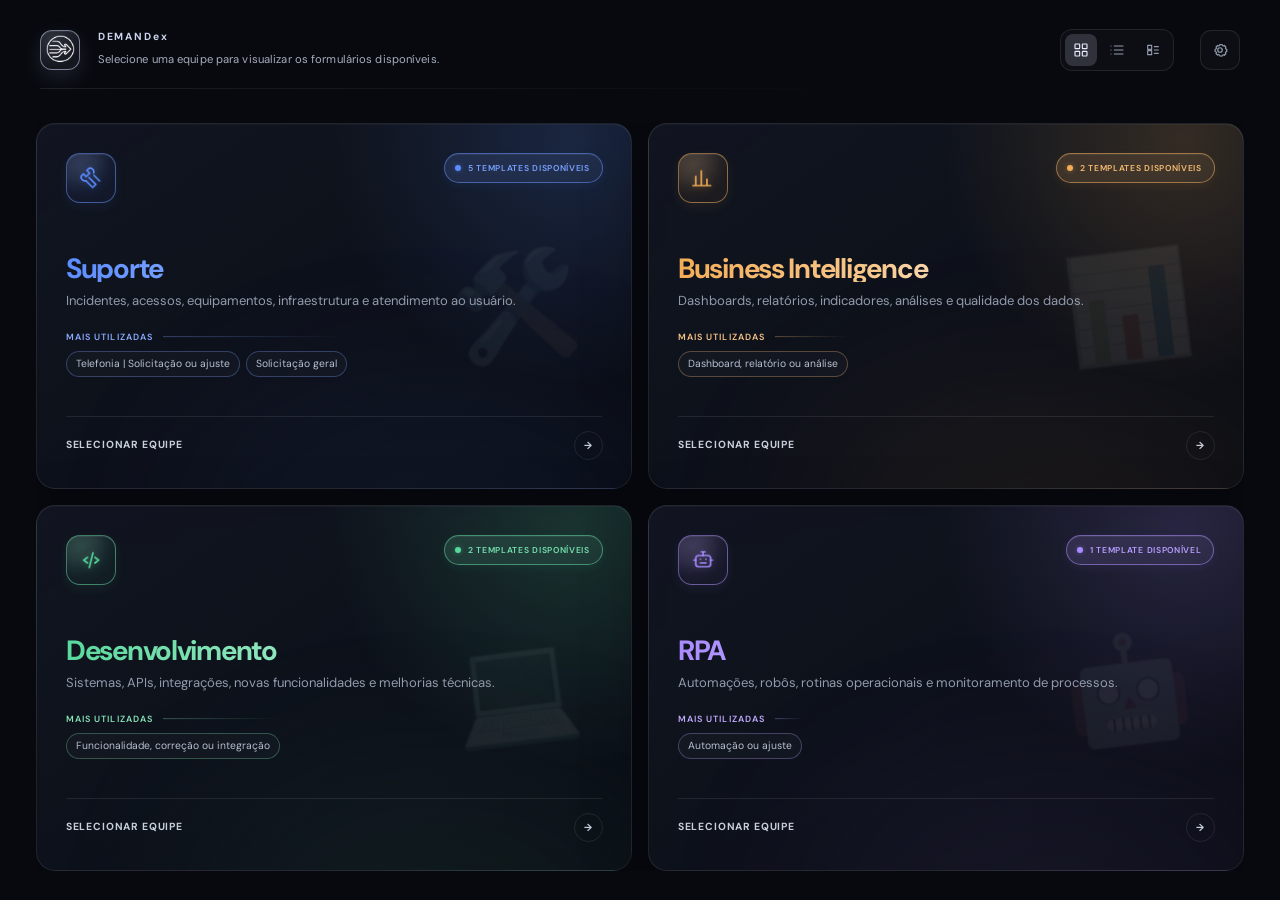
==== commit 75fdbf73: "fix(appearance): corrige textura hive - substitui linhas diagonais por malha hexagonal conectada - a" ====
--- a/html/index.html
+++ b/html/index.html
@@ -1,5 +1,5 @@
 <!doctype html>
-<html lang="pt-BR">
+<html lang="pt-BR" class="app-loading">
 
 <head>
   <meta charset="utf-8" />
@@ -11,35 +11,12 @@
   <link rel="preconnect" href="https://fonts.googleapis.com" />
   <link rel="preconnect" href="https://fonts.gstatic.com" crossorigin />
   <link
-    href="https://fonts.googleapis.com/css2?family=DM+Sans:wght@400;500;600;700&family=Fira+Sans:wght@400;500;600;700&family=IBM+Plex+Sans:wght@400;500;600;700&family=Inter:wght@400;500;600;700&family=JetBrains+Mono:wght@400;500;600;700&family=Manrope:wght@400;500;600;700&family=Nunito+Sans:wght@400;500;600;700&family=Outfit:wght@400;500;600;700&family=Plus+Jakarta+Sans:wght@400;500;600;700&family=Rubik:wght@400;500;600;700&family=Sora:wght@400;500;600;700&family=Source+Sans+3:wght@400;500;600;700&family=Space+Grotesk:wght@500;600;700&family=Work+Sans:wght@400;500;600;700&display=block"
+    href="https://fonts.googleapis.com/css2?family=DM+Sans:wght@400;500;600;700&family=Fira+Sans:wght@400;500;600;700&family=IBM+Plex+Sans:wght@400;500;600;700&family=Inter:wght@400;500;600;700&family=JetBrains+Mono:wght@400;500;600;700&family=Manrope:wght@400;500;600;700&family=Nunito+Sans:wght@400;500;600;700&family=Outfit:wght@400;500;600;700&family=Plus+Jakarta+Sans:wght@400;500;600;700&family=Rubik:wght@400;500;600;700&family=Sora:wght@400;500;600;700&family=Source+Sans+3:wght@400;500;600;700&family=Space+Grotesk:wght@500;600;700&family=Work+Sans:wght@400;500;600;700&display=swap"
     rel="stylesheet" />
   <style id="remove-first-load-flicker">
-    /* Impede o primeiro frame com a fonte de reserva antes das fontes da interface. */
-    html.fonts-loading body {
+    /* Evita pintar o markup intermediário enquanto o portal é montado. */
+    html.app-loading .portal-shell {
       visibility: hidden;
-    }
-
-    html.fonts-loading .portal-shell {
-      opacity: 0;
-    }
-
-    /* Os cards não podem iniciar enquanto a interface ainda está oculta. */
-    html.fonts-loading .team-card,
-    html.fonts-ready .team-card {
-      opacity: 0;
-      transform: translate3d(0, 18px, 0) scale(.985);
-      animation: none !important;
-    }
-
-    html.fonts-ready .portal-shell {
-      opacity: 1;
-    }
-
-    @media (prefers-reduced-motion: reduce) {
-      html.fonts-ready .team-card {
-        opacity: 1;
-        animation: none;
-      }
     }
   </style>
   <link rel="stylesheet" href="../css/styles.css" />
@@ -53,10 +30,16 @@
   <main class="portal-shell">
     <section class="portal" aria-label="Seleção de equipe e template de demanda">
       <div class="portal-heading">
-        <div class="brand-mark portal-heading__icon" aria-hidden="true">TI</div>
+        <div class="brand-mark portal-heading__icon" aria-hidden="true">
+          <img class="portal-heading__logo" src="../assets/images/Logo.png" alt="" decoding="async" fetchpriority="high" />
+        </div>
         <div>
-          <span class="portal-heading__title">PORTAL DE DEMANDAS</span>
+          <span class="portal-heading__title">DEMANDex</span>
           <p class="portal-heading__description">Selecione uma equipe para visualizar os formulários disponíveis.</p>
+        </div>
+        <div class="team-context-tabs" role="tablist" aria-label="Contexto da equipe" hidden>
+          <button class="team-context-tab is-active" type="button" role="tab" aria-selected="true" data-team-context="team">Equipe</button>
+          <button class="team-context-tab" type="button" role="tab" aria-selected="false" data-team-context="quality">Qualidade</button>
         </div>
         <div class="portal-heading__team-actions" hidden>
           <a class="portal-heading__project" href="#" target="_blank" rel="noreferrer"
@@ -231,6 +214,11 @@
                     <option value="glow">Brilho difuso</option>
                     <option value="waves">Ondas suaves</option>
                     <option value="topography">Topografia</option>
+                    <option value="hive">Hive</option>
+                    <option value="sci-fi">Sci-fi</option>
+                    <option value="circuit">Circuito</option>
+                    <option value="mesh">Malha</option>
+                    <option value="starlight">Luz estelar</option>
                   </select></label>
                 <label class="settings-switch"><span><strong>Hover 3D nos cards</strong><small>Inclina os cards conforme
                       a posição do cursor.</small></span><input id="settings-card-tilt" name="card-tilt" type="checkbox"
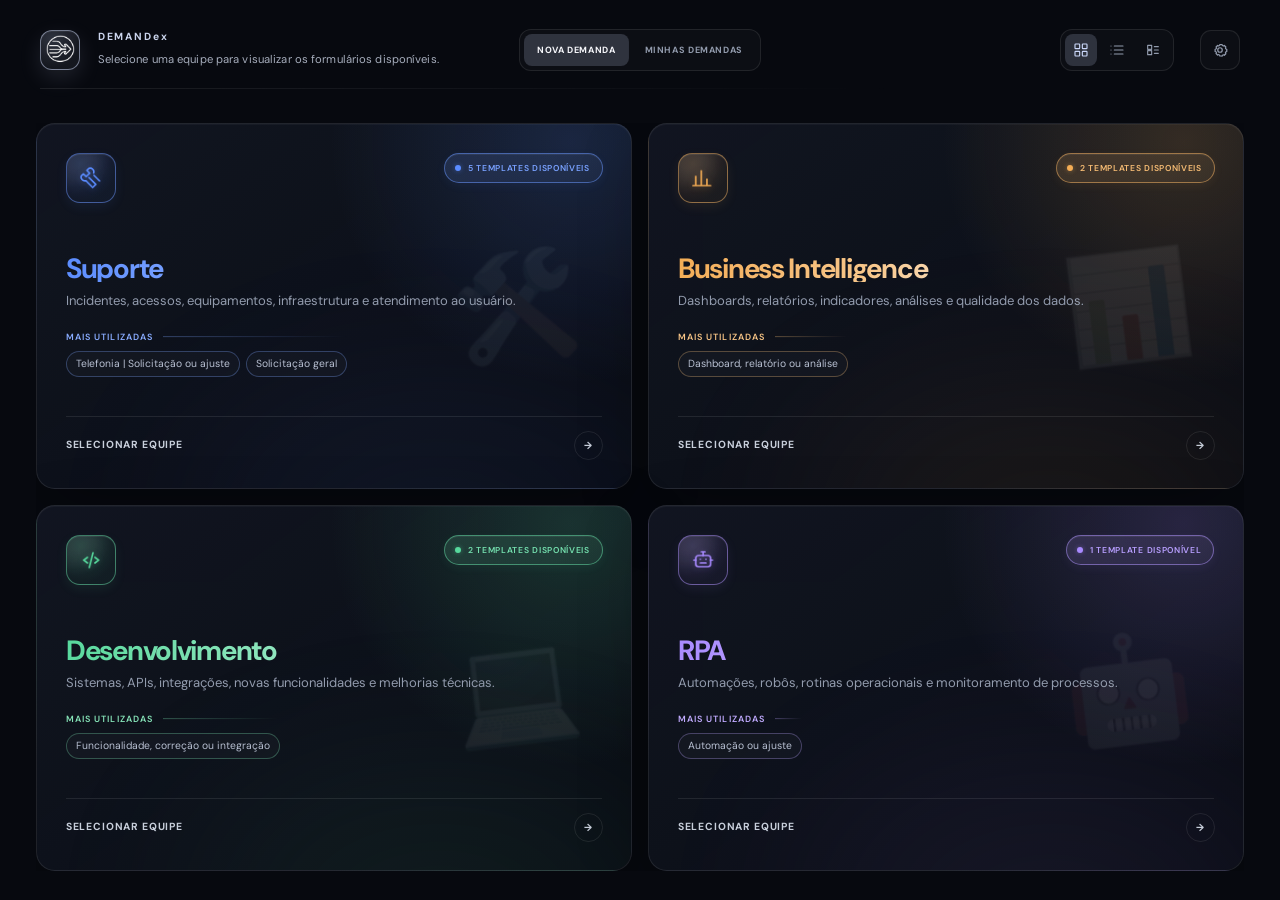
==== commit 8d63f8c9: "feat: adicionado leitor de formularios" ====
--- a/html/index.html
+++ b/html/index.html
@@ -37,6 +37,10 @@
           <span class="portal-heading__title">DEMANDex</span>
           <p class="portal-heading__description">Selecione uma equipe para visualizar os formulários disponíveis.</p>
         </div>
+        <div class="portal-workspace-tabs" role="tablist" aria-label="Área de trabalho">
+          <button class="portal-workspace-tab is-active" type="button" role="tab" aria-selected="true" data-workspace="new">Nova Demanda</button>
+          <button class="portal-workspace-tab" type="button" role="tab" aria-selected="false" data-workspace="mine">Minhas Demandas</button>
+        </div>
         <div class="team-context-tabs" role="tablist" aria-label="Contexto da equipe" hidden>
           <button class="team-context-tab is-active" type="button" role="tab" aria-selected="true" data-team-context="team">Equipe</button>
           <button class="team-context-tab" type="button" role="tab" aria-selected="false" data-team-context="quality">Qualidade</button>
@@ -78,6 +82,11 @@
             </svg>
           </button>
         </div>
+        <label class="demands-search" id="demands-search" hidden>
+          <svg viewBox="0 0 24 24" aria-hidden="true"><circle cx="11" cy="11" r="6.5"></circle><path d="m16 16 5 5"></path></svg>
+          <input id="demands-search-input" type="search" autocomplete="off" placeholder="Buscar demandas" aria-label="Buscar demandas" />
+          <kbd>Ctrl K</kbd>
+        </label>
         <button class="theme-toggle" type="button" aria-label="Ativar modo claro" aria-pressed="false"
           title="Ativar modo claro" hidden>
           <svg class="theme-toggle__sun" viewBox="0 0 24 24" aria-hidden="true">
@@ -125,6 +134,8 @@
                 <p>Perfil</p>
                 <label>Seu apelido<input id="profile-nickname" name="nickname" type="text" maxlength="28"
                     autocomplete="nickname" placeholder="Como quer ser chamado?"></label>
+                <label>Usuário do GitHub<input id="profile-github-login" name="githubLogin" type="text" maxlength="39"
+                    autocomplete="username" autocapitalize="none" spellcheck="false" placeholder="ex.: andrei-costa"></label>
                 <label>Sua equipe<select id="profile-team" name="team">
                     <option value="">Nenhuma equipe padrão</option>
                   </select></label>
@@ -254,9 +265,19 @@
       </div>
 
       <div id="teams" class="bento-grid" aria-live="polite"></div>
+      <section class="my-demands" id="my-demands" hidden aria-label="Minhas demandas">
+        <aside class="my-demands__list" aria-label="Lista de demandas">
+          <div class="my-demands__list-header"><div><span>ACOMPANHAMENTO</span><h2>Minhas demandas</h2></div><output class="my-demands__count" id="my-demands-count"></output></div>
+          <div class="my-demands__filters" role="group" aria-label="Filtrar demandas"><button class="is-active" type="button" data-demand-filter="all">Todas</button><button type="button" data-demand-filter="parent">Parents</button><button type="button" data-demand-filter="subissue">Sub-issues</button></div>
+          <div class="my-demands__items" id="my-demands-items"></div>
+          <div class="my-demands__pagination" id="my-demands-pagination" aria-label="Paginação das demandas"></div>
+        </aside>
+        <article class="my-demands__detail" id="my-demands-detail" aria-live="polite"></article>
+      </section>
     </section>
   </main>
 
+  <script src="../runtime-config.js"></script>
   <script type="module" src="../js/script.js"></script>
 </body>
 
--- a/css/styles.css
+++ b/css/styles.css
@@ -4,4 +4,6 @@
 @import url('./styles.components.css');
 @import url('./styles.animation.css');
 @import url('./theme-dark.css');
-@import url('./theme-light.css');+@import url('./theme-light.css');
+@import url('./issue-form.css');
+@import url('./my-demands.css');
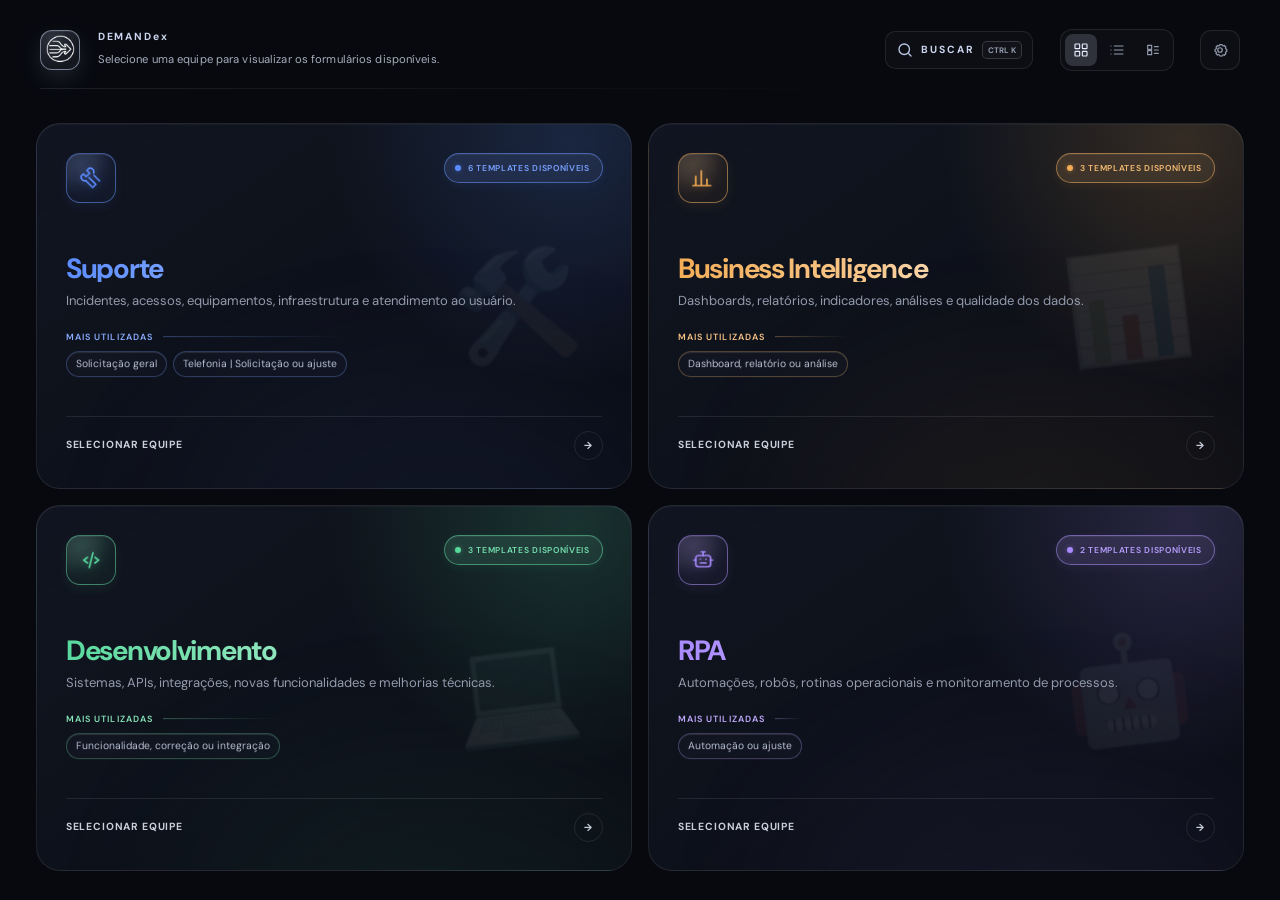
==== commit 5f3eada6: "feat(v0.2.0): atualiza portal, catálogo e documentação - adiciona busca rápida, favoritos por equipe" ====
--- a/html/index.html
+++ b/html/index.html
@@ -10,9 +10,7 @@
   <title>Portal de Demandas | TI Hungaro</title>
   <link rel="preconnect" href="https://fonts.googleapis.com" />
   <link rel="preconnect" href="https://fonts.gstatic.com" crossorigin />
-  <link
-    href="https://fonts.googleapis.com/css2?family=DM+Sans:wght@400;500;600;700&family=Fira+Sans:wght@400;500;600;700&family=IBM+Plex+Sans:wght@400;500;600;700&family=Inter:wght@400;500;600;700&family=JetBrains+Mono:wght@400;500;600;700&family=Manrope:wght@400;500;600;700&family=Nunito+Sans:wght@400;500;600;700&family=Outfit:wght@400;500;600;700&family=Plus+Jakarta+Sans:wght@400;500;600;700&family=Rubik:wght@400;500;600;700&family=Sora:wght@400;500;600;700&family=Source+Sans+3:wght@400;500;600;700&family=Space+Grotesk:wght@500;600;700&family=Work+Sans:wght@400;500;600;700&display=swap"
-    rel="stylesheet" />
+  <link href="https://fonts.googleapis.com/css2?family=DM+Sans:wght@400;500;600;700&display=swap" rel="stylesheet" />
   <style id="remove-first-load-flicker">
     /* Evita pintar o markup intermediário enquanto o portal é montado. */
     html.app-loading .portal-shell {
@@ -31,19 +29,18 @@
     <section class="portal" aria-label="Seleção de equipe e template de demanda">
       <div class="portal-heading">
         <div class="brand-mark portal-heading__icon" aria-hidden="true">
-          <img class="portal-heading__logo" src="../assets/images/Logo.png" alt="" decoding="async" fetchpriority="high" />
+          <img class="portal-heading__logo" src="../assets/images/Logo.png" alt="" decoding="async"
+            fetchpriority="high" />
         </div>
         <div>
           <span class="portal-heading__title">DEMANDex</span>
           <p class="portal-heading__description">Selecione uma equipe para visualizar os formulários disponíveis.</p>
         </div>
-        <div class="portal-workspace-tabs" role="tablist" aria-label="Área de trabalho">
-          <button class="portal-workspace-tab is-active" type="button" role="tab" aria-selected="true" data-workspace="new">Nova Demanda</button>
-          <button class="portal-workspace-tab" type="button" role="tab" aria-selected="false" data-workspace="mine">Minhas Demandas</button>
-        </div>
         <div class="team-context-tabs" role="tablist" aria-label="Contexto da equipe" hidden>
-          <button class="team-context-tab is-active" type="button" role="tab" aria-selected="true" data-team-context="team">Equipe</button>
-          <button class="team-context-tab" type="button" role="tab" aria-selected="false" data-team-context="quality">Qualidade</button>
+          <button class="team-context-tab is-active" type="button" role="tab" aria-selected="true"
+            data-team-context="team">Equipe</button>
+          <button class="team-context-tab" type="button" role="tab" aria-selected="false"
+            data-team-context="quality">Qualidade</button>
         </div>
         <div class="portal-heading__team-actions" hidden>
           <a class="portal-heading__project" href="#" target="_blank" rel="noreferrer"
@@ -58,6 +55,14 @@
               <path d="m7 7 10 10M17 7 7 17" />
             </svg></button>
         </div>
+        <button class="command-toggle" id="command-toggle" type="button" aria-label="Abrir busca rápida"
+          aria-controls="command-palette" title="Busca rápida (Ctrl+K)">
+          <svg viewBox="0 0 24 24" aria-hidden="true">
+            <circle cx="11" cy="11" r="7" />
+            <path d="m20 20-3-3" />
+          </svg>
+          <span>Buscar</span><kbd>Ctrl K</kbd>
+        </button>
         <div class="view-switcher" role="group" aria-label="Formato de apresentação">
           <button class="view-switcher__button is-active" type="button" data-view="grid" aria-label="Exibir em grade"
             aria-pressed="true" title="Exibir em grade">
@@ -82,11 +87,6 @@
             </svg>
           </button>
         </div>
-        <label class="demands-search" id="demands-search" hidden>
-          <svg viewBox="0 0 24 24" aria-hidden="true"><circle cx="11" cy="11" r="6.5"></circle><path d="m16 16 5 5"></path></svg>
-          <input id="demands-search-input" type="search" autocomplete="off" placeholder="Buscar demandas" aria-label="Buscar demandas" />
-          <kbd>Ctrl K</kbd>
-        </label>
         <button class="theme-toggle" type="button" aria-label="Ativar modo claro" aria-pressed="false"
           title="Ativar modo claro" hidden>
           <svg class="theme-toggle__sun" viewBox="0 0 24 24" aria-hidden="true">
@@ -134,8 +134,6 @@
                 <p>Perfil</p>
                 <label>Seu apelido<input id="profile-nickname" name="nickname" type="text" maxlength="28"
                     autocomplete="nickname" placeholder="Como quer ser chamado?"></label>
-                <label>Usuário do GitHub<input id="profile-github-login" name="githubLogin" type="text" maxlength="39"
-                    autocomplete="username" autocapitalize="none" spellcheck="false" placeholder="ex.: andrei-costa"></label>
                 <label>Sua equipe<select id="profile-team" name="team">
                     <option value="">Nenhuma equipe padrão</option>
                   </select></label>
@@ -143,97 +141,147 @@
               <div class="settings-section" id="settings-appearance" role="tabpanel"
                 aria-labelledby="settings-tab-appearance" hidden>
                 <p>Aparência</p>
-                <div class="settings-palette" aria-labelledby="settings-palette-title">
-                  <span id="settings-palette-title">Tema</span>
-                  <div class="settings-palette__options" role="radiogroup" aria-label="Tema visual">
-                    <button type="button" role="radio" aria-checked="true" class="palette-option is-active"
-                      data-palette="default"><i></i>Padrão</button>
-                    <button type="button" role="radio" aria-checked="false" class="palette-option"
-                      data-palette="dracula"><i></i>Dracula</button>
-                    <button type="button" role="radio" aria-checked="false" class="palette-option"
-                      data-palette="catppuccin"><i></i>Catppuccin</button>
-                    <button type="button" role="radio" aria-checked="false" class="palette-option"
-                      data-palette="everforest"><i></i>Everforest</button>
-                    <button type="button" role="radio" aria-checked="false" class="palette-option"
-                      data-palette="nord"><i></i>Nord</button>
-                    <button type="button" role="radio" aria-checked="false" class="palette-option"
-                      data-palette="tokyo-night"><i></i>Tokyo Night</button>
-                    <button type="button" role="radio" aria-checked="false" class="palette-option"
-                      data-palette="gruvbox"><i></i>Gruvbox</button>
-                    <button type="button" role="radio" aria-checked="false" class="palette-option"
-                      data-palette="solarized"><i></i>Solarized</button>
-                    <button type="button" role="radio" aria-checked="false" class="palette-option"
-                      data-palette="one-dark"><i></i>One Dark</button>
-                    <button type="button" role="radio" aria-checked="false" class="palette-option"
-                      data-palette="rose-pine"><i></i>Rosé Pine</button>
-                    <button type="button" role="radio" aria-checked="false" class="palette-option"
-                      data-palette="monokai"><i></i>Monokai</button>
-                    <button type="button" role="radio" aria-checked="false" class="palette-option"
-                      data-palette="kanagawa"><i></i>Kanagawa</button>
-                    <button type="button" role="radio" aria-checked="false" class="palette-option"
-                      data-palette="ayu"><i></i>Ayu Mirage</button>
-                    <button type="button" role="radio" aria-checked="false" class="palette-option"
-                      data-palette="material-ocean"><i></i>Material Ocean</button>
-                    <button type="button" role="radio" aria-checked="false" class="palette-option"
-                      data-palette="synthwave"><i></i>Synthwave</button>
-                    <button type="button" role="radio" aria-checked="false" class="palette-option"
-                      data-palette="cobalt"><i></i>Cobalt</button>
-                  </div>
-                </div>
-                <label class="settings-font"><span>Fonte da interface</span><select id="settings-font" name="font">
-                    <option value="dm-sans">DM Sans</option>
-                    <option value="inter">Inter</option>
-                    <option value="manrope">Manrope</option>
-                    <option value="space-grotesk">Space Grotesk</option>
-                    <option value="outfit">Outfit</option>
-                    <option value="plus-jakarta">Plus Jakarta Sans</option>
-                    <option value="ibm-plex">IBM Plex Sans</option>
-                    <option value="fira-sans">Fira Sans</option>
-                    <option value="source-sans">Source Sans 3</option>
-                    <option value="sora">Sora</option>
-                    <option value="rubik">Rubik</option>
-                    <option value="work-sans">Work Sans</option>
-                    <option value="nunito-sans">Nunito Sans</option>
-                    <option value="jetbrains-mono">JetBrains Mono</option>
-                  </select></label>
-                <label class="settings-texture"><span>Borda dos cards</span><select id="settings-card-border"
-                    name="card-border">
-                    <option value="none">Padrão</option>
-                    <option value="rgb">RGB animado</option>
-                    <option value="team">Cor da equipe animada</option>
-                    <option value="orbit">Traço orbital animado</option>
-                    <option value="pulse">Pulso neon</option>
-                    <option value="prism">Prisma giratório</option>
-                  </select></label>
-                <label class="settings-texture"><span>Emoji dos cards</span><select id="settings-card-emoji"
-                    name="card-emoji">
-                    <option value="default">Original da equipe</option>
-                    <option value="android">Android</option>
-                    <option value="ios">iOS</option>
-                    <option value="mac">Mac</option>
-                    <option value="windows">Windows</option>
-                    <option value="linux">Linux</option>
-                  </select></label>
-                <label class="settings-texture"><span>Textura dos cards</span><select id="settings-texture"
-                    name="texture">
-                    <option value="none">Sem textura</option>
-                    <option value="mist">Névoa suave</option>
-                    <option value="grain">Grão refinado</option>
-                    <option value="aurora">Aurora sutil</option>
-                    <option value="paper">Papel acetinado</option>
-                    <option value="lines">Linhas delicadas</option>
-                    <option value="glow">Brilho difuso</option>
-                    <option value="waves">Ondas suaves</option>
-                    <option value="topography">Topografia</option>
-                    <option value="hive">Hive</option>
-                    <option value="sci-fi">Sci-fi</option>
-                    <option value="circuit">Circuito</option>
-                    <option value="mesh">Malha</option>
-                    <option value="starlight">Luz estelar</option>
-                  </select></label>
-                <label class="settings-switch"><span><strong>Hover 3D nos cards</strong><small>Inclina os cards conforme
-                      a posição do cursor.</small></span><input id="settings-card-tilt" name="card-tilt" type="checkbox"
-                    role="switch"></label>
+                <div class="settings-subtabs" role="tablist" aria-label="Seções de aparência">
+                  <button class="settings-subtab is-active" type="button" role="tab" aria-selected="true"
+                    aria-controls="settings-appearance-theme" id="settings-subtab-theme"
+                    data-appearance-tab="theme">Tema e fonte</button>
+                  <button class="settings-subtab" type="button" role="tab" aria-selected="false"
+                    aria-controls="settings-appearance-cards" id="settings-subtab-cards"
+                    data-appearance-tab="cards">Cards</button>
+                  <button class="settings-subtab" type="button" role="tab" aria-selected="false"
+                    aria-controls="settings-appearance-background" id="settings-subtab-background"
+                    data-appearance-tab="background">Background</button>
+                </div>
+                <div class="settings-subsection" id="settings-appearance-theme" role="tabpanel"
+                  aria-labelledby="settings-subtab-theme">
+                  <div class="settings-palette" aria-labelledby="settings-palette-title">
+                    <span id="settings-palette-title">Tema</span>
+                    <div class="settings-palette__options" role="radiogroup" aria-label="Tema visual">
+                      <button type="button" role="radio" aria-checked="true" class="palette-option is-active"
+                        data-palette="default"><i></i>Padrão</button>
+                      <button type="button" role="radio" aria-checked="false" class="palette-option"
+                        data-palette="dracula"><i></i>Dracula</button>
+                      <button type="button" role="radio" aria-checked="false" class="palette-option"
+                        data-palette="catppuccin"><i></i>Catppuccin</button>
+                      <button type="button" role="radio" aria-checked="false" class="palette-option"
+                        data-palette="everforest"><i></i>Everforest</button>
+                      <button type="button" role="radio" aria-checked="false" class="palette-option"
+                        data-palette="nord"><i></i>Nord</button>
+                      <button type="button" role="radio" aria-checked="false" class="palette-option"
+                        data-palette="tokyo-night"><i></i>Tokyo Night</button>
+                      <button type="button" role="radio" aria-checked="false" class="palette-option"
+                        data-palette="gruvbox"><i></i>Gruvbox</button>
+                      <button type="button" role="radio" aria-checked="false" class="palette-option"
+                        data-palette="solarized"><i></i>Solarized</button>
+                      <button type="button" role="radio" aria-checked="false" class="palette-option"
+                        data-palette="one-dark"><i></i>One Dark</button>
+                      <button type="button" role="radio" aria-checked="false" class="palette-option"
+                        data-palette="rose-pine"><i></i>Rosé Pine</button>
+                      <button type="button" role="radio" aria-checked="false" class="palette-option"
+                        data-palette="monokai"><i></i>Monokai</button>
+                      <button type="button" role="radio" aria-checked="false" class="palette-option"
+                        data-palette="kanagawa"><i></i>Kanagawa</button>
+                      <button type="button" role="radio" aria-checked="false" class="palette-option"
+                        data-palette="ayu"><i></i>Ayu Mirage</button>
+                      <button type="button" role="radio" aria-checked="false" class="palette-option"
+                        data-palette="material-ocean"><i></i>Material Ocean</button>
+                      <button type="button" role="radio" aria-checked="false" class="palette-option"
+                        data-palette="synthwave"><i></i>Synthwave</button>
+                      <button type="button" role="radio" aria-checked="false" class="palette-option"
+                        data-palette="cobalt"><i></i>Cobalt</button>
+                      <button type="button" role="radio" aria-checked="false" class="palette-option"
+                        data-palette="hacker"><i></i>Hacker</button>
+                      <button type="button" role="radio" aria-checked="false" class="palette-option"
+                        data-palette="suporte"><i></i>Sentinela</button>
+                      <button type="button" role="radio" aria-checked="false" class="palette-option"
+                        data-palette="bi"><i></i>Dataforge</button>
+                      <button type="button" role="radio" aria-checked="false" class="palette-option"
+                        data-palette="rpa"><i></i>Autômata</button>
+                    </div>
+                  </div>
+                  <label class="settings-font"><span>Fonte da interface</span><select id="settings-font" name="font">
+                      <option value="dm-sans">DM Sans</option>
+                      <option value="inter">Inter</option>
+                      <option value="manrope">Manrope</option>
+                      <option value="space-grotesk">Space Grotesk</option>
+                      <option value="outfit">Outfit</option>
+                      <option value="plus-jakarta">Plus Jakarta Sans</option>
+                      <option value="ibm-plex">IBM Plex Sans</option>
+                      <option value="fira-sans">Fira Sans</option>
+                      <option value="source-sans">Source Sans 3</option>
+                      <option value="sora">Sora</option>
+                      <option value="rubik">Rubik</option>
+                      <option value="work-sans">Work Sans</option>
+                      <option value="nunito-sans">Nunito Sans</option>
+                      <option value="jetbrains-mono">JetBrains Mono</option>
+                    </select></label>
+                </div>
+                <div class="settings-subsection" id="settings-appearance-cards" role="tabpanel"
+                  aria-labelledby="settings-subtab-cards" hidden>
+                  <label class="settings-texture"><span>Borda dos cards</span><select id="settings-card-border"
+                      name="card-border">
+                      <option value="none">Padrão</option>
+                      <option value="rgb">RGB animado</option>
+                      <option value="team">Cor da equipe animada</option>
+                      <option value="orbit">Traço orbital animado</option>
+                      <option value="pulse">Pulso neon</option>
+                      <option value="prism">Prisma giratório</option>
+                      <option value="hacker">Hacker — varredura verde</option>
+                      <option value="suporte">Sentinela — varredura azul</option>
+                      <option value="bi">Dataforge — pulso âmbar</option>
+                      <option value="rpa">Autômata — circuito violeta</option>
+                    </select></label>
+                  <label class="settings-texture"><span>Emoji dos cards</span><select id="settings-card-emoji"
+                      name="card-emoji">
+                      <option value="default">Original da equipe</option>
+                      <option value="android">Android</option>
+                      <option value="ios">iOS</option>
+                      <option value="mac">Mac</option>
+                      <option value="windows">Windows</option>
+                      <option value="linux">Linux</option>
+                    </select></label>
+                  <label class="settings-texture"><span>Textura dos cards</span><select id="settings-texture"
+                      name="texture">
+                      <option value="none">Sem textura</option>
+                      <option value="mist">Névoa suave</option>
+                      <option value="grain">Grão refinado</option>
+                      <option value="aurora">Aurora sutil</option>
+                      <option value="paper">Papel acetinado</option>
+                      <option value="lines">Linhas delicadas</option>
+                      <option value="glow">Brilho difuso</option>
+                      <option value="waves">Ondas suaves</option>
+                      <option value="topography">Topografia</option>
+                      <option value="hive">Hive</option>
+                      <option value="sci-fi">Sci-fi</option>
+                      <option value="circuit">Circuito</option>
+                      <option value="mesh">Malha</option>
+                      <option value="starlight">Luz estelar</option>
+                      <option value="hacker">Hacker</option>
+                    </select></label>
+                  <label class="settings-texture"><span>Tamanho da textura</span><select id="settings-texture-size"
+                      name="texture-size">
+                      <option value="small">Pequena</option>
+                      <option value="default">Padrão</option>
+                      <option value="large">Grande</option>
+                    </select></label>
+                  <label class="settings-switch"><span><strong>Hover 3D nos cards</strong><small>Inclina os cards
+                        conforme
+                        a posição do cursor.</small></span><input id="settings-card-tilt" name="card-tilt"
+                      type="checkbox" role="switch"></label>
+                </div>
+                <div class="settings-subsection" id="settings-appearance-background" role="tabpanel"
+                  aria-labelledby="settings-subtab-background" hidden>
+                  <label class="settings-texture"><span>Background do portal</span><select id="settings-background"
+                      name="background">
+                      <option value="default">Atual (padrão)</option>
+                      <option value="aurora">Aurora</option>
+                      <option value="spotlight">Spotlight</option>
+                      <option value="horizon">Horizonte</option>
+                      <option value="grid">Grade sutil</option>
+                      <option value="nebula">Nebulosa</option>
+                    </select></label>
+                  <p class="settings-subsection__hint">As opções acompanham as cores do tema selecionado.</p>
+                </div>
               </div>
               <div class="settings-section settings-info" id="settings-info" role="tabpanel"
                 aria-labelledby="settings-tab-info" hidden>
@@ -265,20 +313,33 @@
       </div>
 
       <div id="teams" class="bento-grid" aria-live="polite"></div>
-      <section class="my-demands" id="my-demands" hidden aria-label="Minhas demandas">
-        <aside class="my-demands__list" aria-label="Lista de demandas">
-          <div class="my-demands__list-header"><div><span>ACOMPANHAMENTO</span><h2>Minhas demandas</h2></div><output class="my-demands__count" id="my-demands-count"></output></div>
-          <div class="my-demands__filters" role="group" aria-label="Filtrar demandas"><button class="is-active" type="button" data-demand-filter="all">Todas</button><button type="button" data-demand-filter="parent">Parents</button><button type="button" data-demand-filter="subissue">Sub-issues</button></div>
-          <div class="my-demands__items" id="my-demands-items"></div>
-          <div class="my-demands__pagination" id="my-demands-pagination" aria-label="Paginação das demandas"></div>
-        </aside>
-        <article class="my-demands__detail" id="my-demands-detail" aria-live="polite"></article>
-      </section>
     </section>
   </main>
 
-  <script src="../runtime-config.js"></script>
+  <div id="command-backdrop" class="command-backdrop" hidden></div>
+  <section id="command-palette" class="command-palette" role="dialog" aria-modal="true" aria-labelledby="command-title"
+    hidden>
+    <div class="command-palette__header">
+      <div class="command-palette__search">
+        <svg viewBox="0 0 24 24" aria-hidden="true">
+          <circle cx="11" cy="11" r="7" />
+          <path d="m20 20-3-3" />
+        </svg>
+        <input id="command-input" type="search" autocomplete="off" spellcheck="false" aria-label="Buscar no portal"
+          aria-controls="command-results" placeholder="Buscar equipes, templates ou ações…" />
+        <kbd>ESC</kbd>
+      </div>
+      <div class="command-palette__title" id="command-title">Busca rápida no DEMANDex</div>
+    </div>
+    <div id="command-results" class="command-results" role="listbox" aria-label="Resultados da busca"></div>
+    <footer class="command-palette__footer">
+      <span><kbd>↑</kbd><kbd>↓</kbd> navegar</span>
+      <span><kbd>Enter</kbd> selecionar</span>
+      <span><kbd>Esc</kbd> fechar</span>
+    </footer>
+  </section>
+
   <script type="module" src="../js/script.js"></script>
 </body>
 
-</html>
+</html>
--- a/css/styles.css
+++ b/css/styles.css
@@ -5,5 +5,4 @@
 @import url('./styles.animation.css');
 @import url('./theme-dark.css');
 @import url('./theme-light.css');
-@import url('./issue-form.css');
-@import url('./my-demands.css');
+@import url('./theme-backgrounds.css');
